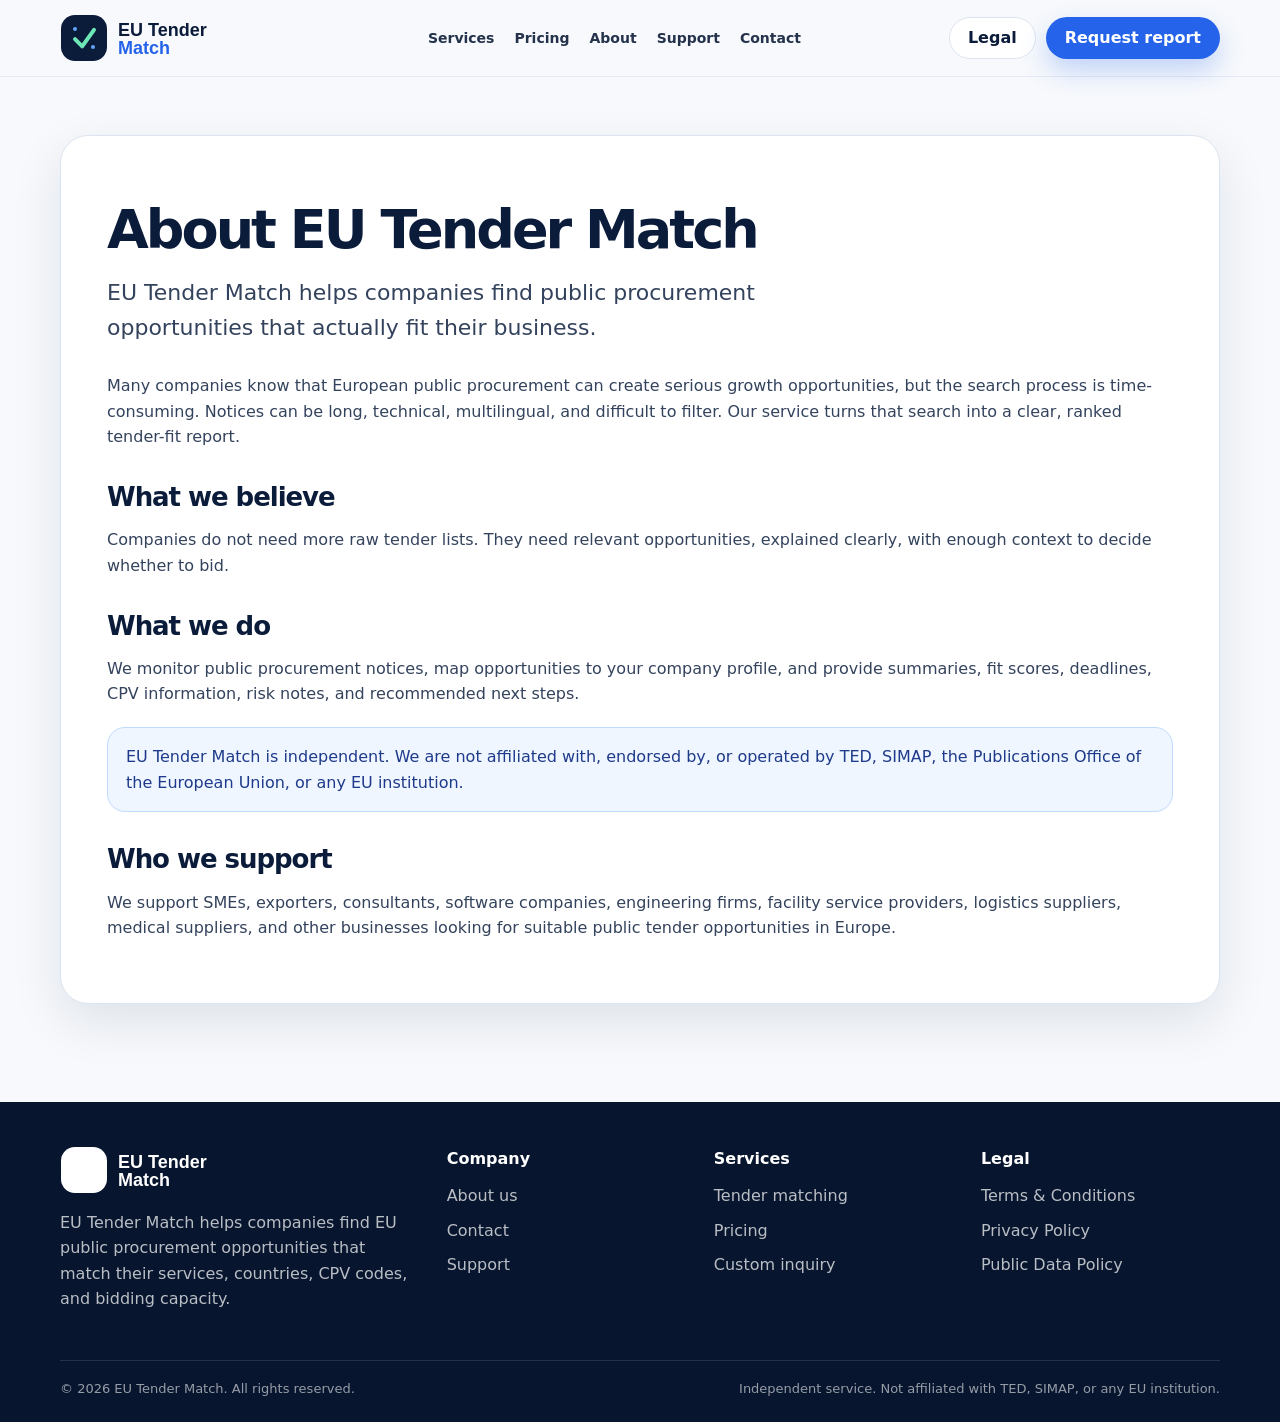
==== about.html @ a49a5446 "Add files via upload" ====
<!doctype html>
<html lang="en">
<head>
  <meta charset="utf-8">
  <meta name="viewport" content="width=device-width, initial-scale=1">
  <title>About | EU Tender Match</title>
  <meta name="description" content="Learn about EU Tender Match, an independent EU tender matching and public procurement report service.">
  <meta name="robots" content="index, follow">
  <meta property="og:title" content="About | EU Tender Match">
  <meta property="og:description" content="Learn about EU Tender Match, an independent EU tender matching and public procurement report service.">
  <meta property="og:type" content="website">
  <meta property="og:url" content="https://eutendermatch.com/about.html">
  <meta property="og:image" content="https://eutendermatch.com/assets/img/logo.svg">
  <link rel="icon" href="assets/img/logo.svg" type="image/svg+xml">
  <link rel="canonical" href="https://eutendermatch.com/about.html">
  <link rel="preconnect" href="https://fonts.gstatic.com">
  <link rel="stylesheet" href="assets/css/style.css">
  <script type="application/ld+json">
  {
    "@context": "https://schema.org",
    "@type": "Organization",
    "name": "EU Tender Match",
    "url": "https://eutendermatch.com",
    "logo": "https://eutendermatch.com/assets/img/logo.svg",
    "description": "Learn about EU Tender Match, an independent EU tender matching and public procurement report service.",
    "contactPoint": {
      "@type": "ContactPoint",
      "contactType": "customer support",
      "email": "hello@eutendermatch.com"
    }
  }
  </script>
</head>
<body>

<header class="header">
  <div class="container">
    <nav class="nav" aria-label="Main navigation">
      <a class="logo" href="index.html" aria-label="EU Tender Match home">
        <img src="assets/img/logo.svg" alt="EU Tender Match logo">
      </a>
      <button class="mobile-toggle" type="button" aria-label="Open menu">☰</button>
      <div class="nav-links">
        <a href="index.html#services">Services</a><a href="index.html#pricing">Pricing</a><a href="about.html">About</a><a href="support.html">Support</a><a href="contact.html">Contact</a>
      </div>
      <div class="nav-actions">
        <a class="btn btn-secondary" href="terms.html">Legal</a>
        <a class="btn btn-primary" href="contact.html">Request report</a>
      </div>
    </nav>
  </div>
</header>


<main class="legal-page">
  <div class="container">
    <div class="legal-card">
      <h1>About EU Tender Match</h1>
      <p class="lead">EU Tender Match helps companies find public procurement opportunities that actually fit their business.</p>
      <p>Many companies know that European public procurement can create serious growth opportunities, but the search process is time-consuming. Notices can be long, technical, multilingual, and difficult to filter. Our service turns that search into a clear, ranked tender-fit report.</p>
      <h2>What we believe</h2>
      <p>Companies do not need more raw tender lists. They need relevant opportunities, explained clearly, with enough context to decide whether to bid.</p>
      <h2>What we do</h2>
      <p>We monitor public procurement notices, map opportunities to your company profile, and provide summaries, fit scores, deadlines, CPV information, risk notes, and recommended next steps.</p>
      <div class="callout">EU Tender Match is independent. We are not affiliated with, endorsed by, or operated by TED, SIMAP, the Publications Office of the European Union, or any EU institution.</div>
      <h2>Who we support</h2>
      <p>We support SMEs, exporters, consultants, software companies, engineering firms, facility service providers, logistics suppliers, medical suppliers, and other businesses looking for suitable public tender opportunities in Europe.</p>
    </div>
  </div>
</main>


<footer class="footer">
  <div class="container">
    <div class="footer-grid">
      <div>
        <img src="assets/img/logo.svg" alt="EU Tender Match logo" style="height:48px;width:auto;filter:brightness(0) invert(1);">
        <p>EU Tender Match helps companies find EU public procurement opportunities that match their services, countries, CPV codes, and bidding capacity.</p>
      </div>
      <div>
        <h4>Company</h4>
        <div class="footer-links">
          <a href="about.html">About us</a>
          <a href="contact.html">Contact</a>
          <a href="support.html">Support</a>
        </div>
      </div>
      <div>
        <h4>Services</h4>
        <div class="footer-links">
          <a href="index.html#services">Tender matching</a>
          <a href="index.html#pricing">Pricing</a>
          <a href="contact.html">Custom inquiry</a>
        </div>
      </div>
      <div>
        <h4>Legal</h4>
        <div class="footer-links">
          <a href="terms.html">Terms & Conditions</a>
          <a href="privacy.html">Privacy Policy</a>
          <a href="data-policy.html">Public Data Policy</a>
        </div>
      </div>
    </div>
    <div class="footer-bottom">
      <span>© <span id="year">2026</span> EU Tender Match. All rights reserved.</span>
      <span>Independent service. Not affiliated with TED, SIMAP, or any EU institution.</span>
    </div>
  </div>
</footer>
<script>document.getElementById('year') && (document.getElementById('year').textContent = new Date().getFullYear())</script>
<script src="assets/js/main.js"></script>

</body>
</html>
---- assets/css/style.css ----
:root{
  --bg:#f7f9fc;
  --surface:#ffffff;
  --ink:#0b1b3a;
  --muted:#607089;
  --line:#dbe4f0;
  --brand:#2563eb;
  --brand-dark:#1d4ed8;
  --accent:#10b981;
  --accent-soft:#dcfce7;
  --blue-soft:#eaf2ff;
  --shadow:0 18px 50px rgba(11,27,58,.10);
  --radius:22px;
}
*{box-sizing:border-box}
html{scroll-behavior:smooth}
body{
  margin:0;
  font-family:Inter, ui-sans-serif, system-ui, -apple-system, BlinkMacSystemFont, "Segoe UI", Arial, sans-serif;
  background:var(--bg);
  color:var(--ink);
  line-height:1.6;
}
a{color:inherit;text-decoration:none}
img{max-width:100%;display:block}
.container{width:min(1160px, calc(100% - 36px));margin-inline:auto}
.header{
  position:sticky;top:0;z-index:50;
  backdrop-filter:blur(18px);
  background:rgba(247,249,252,.82);
  border-bottom:1px solid rgba(219,228,240,.75);
}
.nav{
  height:76px;
  display:flex;
  align-items:center;
  justify-content:space-between;
  gap:22px;
}
.logo{display:flex;align-items:center;gap:10px}
.logo img{height:48px;width:auto}
.nav-links{
  display:flex;
  align-items:center;
  gap:20px;
  color:#24324c;
  font-weight:650;
  font-size:14px;
}
.nav-links a:hover{color:var(--brand)}
.nav-actions{display:flex;align-items:center;gap:10px}
.btn{
  display:inline-flex;align-items:center;justify-content:center;gap:8px;
  padding:12px 18px;border-radius:999px;
  border:1px solid transparent;
  font-weight:800;
  line-height:1;
  cursor:pointer;
  transition:.2s ease;
}
.btn-primary{background:var(--brand);color:white;box-shadow:0 12px 26px rgba(37,99,235,.25)}
.btn-primary:hover{background:var(--brand-dark);transform:translateY(-1px)}
.btn-secondary{background:white;border-color:var(--line);color:var(--ink)}
.btn-secondary:hover{border-color:#b7c8e4;transform:translateY(-1px)}
.mobile-toggle{display:none;background:white;border:1px solid var(--line);border-radius:12px;padding:10px 12px}
.hero{
  position:relative;
  overflow:hidden;
  padding:88px 0 58px;
}
.hero:before{
  content:"";
  position:absolute;inset:-120px -80px auto auto;
  width:520px;height:520px;border-radius:50%;
  background:radial-gradient(circle, rgba(37,99,235,.20), rgba(37,99,235,0) 68%);
}
.hero:after{
  content:"";
  position:absolute;inset:auto auto -160px -120px;
  width:420px;height:420px;border-radius:50%;
  background:radial-gradient(circle, rgba(16,185,129,.18), rgba(16,185,129,0) 68%);
}
.hero-grid{
  position:relative;z-index:1;
  display:grid;
  grid-template-columns:1.03fr .97fr;
  gap:48px;
  align-items:center;
}
.eyebrow{
  display:inline-flex;align-items:center;gap:8px;
  color:#0f766e;background:#ecfdf5;border:1px solid #bbf7d0;
  border-radius:999px;padding:8px 12px;font-weight:800;font-size:13px;
}
h1{
  margin:22px 0 18px;
  font-size:clamp(42px, 6vw, 72px);
  line-height:.98;
  letter-spacing:-.055em;
}
.lead{
  font-size:clamp(18px, 2vw, 22px);
  color:var(--muted);
  max-width:670px;
  margin:0 0 28px;
}
.hero-actions{display:flex;flex-wrap:wrap;gap:12px;margin:28px 0 24px}
.trust-row{
  display:flex;flex-wrap:wrap;gap:12px;color:#53637c;font-size:14px;font-weight:650;
}
.trust-row span{
  display:inline-flex;align-items:center;gap:7px;
  background:rgba(255,255,255,.72);
  border:1px solid var(--line);
  border-radius:999px;padding:9px 12px;
}
.check{color:var(--accent);font-weight:900}
.dashboard-card{
  background:rgba(255,255,255,.86);
  border:1px solid var(--line);
  border-radius:32px;
  box-shadow:var(--shadow);
  padding:24px;
}
.score-card{
  background:linear-gradient(135deg,#0b1b3a,#143b7d);
  color:white;
  border-radius:24px;
  padding:24px;
  overflow:hidden;
}
.score-head{display:flex;align-items:start;justify-content:space-between;gap:14px}
.score{
  width:86px;height:86px;border-radius:50%;
  display:grid;place-items:center;
  background:conic-gradient(#6ee7b7 0 82%, rgba(255,255,255,.18) 82% 100%);
  font-size:24px;font-weight:900;
}
.score-inner{
  width:66px;height:66px;border-radius:50%;
  background:#0b1b3a;display:grid;place-items:center;
}
.card-title{font-size:20px;font-weight:900;margin:0}
.card-sub{margin:6px 0 0;color:rgba(255,255,255,.72)}
.notice-list{display:grid;gap:12px;margin-top:18px}
.notice{
  background:white;border:1px solid var(--line);border-radius:18px;padding:16px;
  display:grid;gap:8px;
}
.notice-top{display:flex;justify-content:space-between;gap:12px;align-items:center}
.notice strong{font-size:15px}
.badge{
  display:inline-flex;align-items:center;border-radius:999px;
  padding:5px 9px;font-size:12px;font-weight:900;
  background:var(--blue-soft);color:#1d4ed8;
}
.badge.green{background:var(--accent-soft);color:#047857}
.notice-meta{display:flex;flex-wrap:wrap;gap:8px;color:var(--muted);font-size:13px}
.section{padding:72px 0}
.section-head{max-width:760px;margin-bottom:30px}
.kicker{color:var(--brand);font-weight:900;text-transform:uppercase;font-size:13px;letter-spacing:.12em}
h2{
  font-size:clamp(32px, 4vw, 48px);
  line-height:1.05;letter-spacing:-.04em;
  margin:10px 0 12px;
}
.section-head p{color:var(--muted);font-size:18px;margin:0}
.grid-3{display:grid;grid-template-columns:repeat(3,1fr);gap:18px}
.grid-2{display:grid;grid-template-columns:repeat(2,1fr);gap:18px}
.feature,.price-card,.policy-card{
  background:var(--surface);
  border:1px solid var(--line);
  border-radius:var(--radius);
  padding:24px;
  box-shadow:0 10px 32px rgba(11,27,58,.05);
}
.icon{
  width:44px;height:44px;border-radius:15px;
  display:grid;place-items:center;
  background:var(--blue-soft);color:var(--brand);
  font-size:22px;margin-bottom:16px;
}
.feature h3,.price-card h3,.policy-card h3{margin:0 0 8px;font-size:20px;line-height:1.2}
.feature p,.policy-card p{color:var(--muted);margin:0}
.process{
  counter-reset:step;
  display:grid;grid-template-columns:repeat(4,1fr);gap:18px;
}
.step{
  position:relative;background:white;border:1px solid var(--line);border-radius:var(--radius);padding:24px;
}
.step:before{
  counter-increment:step;
  content:counter(step);
  width:38px;height:38px;border-radius:50%;
  display:grid;place-items:center;
  background:#0b1b3a;color:white;font-weight:900;
  margin-bottom:18px;
}
.step h3{margin:0 0 8px;font-size:19px}
.step p{margin:0;color:var(--muted)}
.price-card{display:flex;flex-direction:column;position:relative}
.price-card.featured{
  border-color:rgba(37,99,235,.55);
  box-shadow:0 18px 50px rgba(37,99,235,.12);
}
.price-tag{
  font-size:42px;font-weight:950;letter-spacing:-.04em;margin:12px 0 4px;
}
.price-tag small{font-size:16px;color:var(--muted);font-weight:800}
.price-card ul{
  margin:18px 0 24px;padding:0;list-style:none;display:grid;gap:10px;color:#34435d;
}
.price-card li{display:flex;gap:9px}
.price-card .btn{margin-top:auto}
.ribbon{
  position:absolute;top:18px;right:18px;background:#eff6ff;color:#1d4ed8;border:1px solid #bfdbfe;
  border-radius:999px;padding:6px 10px;font-weight:900;font-size:12px;
}
.about-box{
  background:linear-gradient(135deg,#0b1b3a,#102d63);
  color:white;border-radius:32px;padding:34px;display:grid;grid-template-columns:1.1fr .9fr;gap:28px;align-items:center;
}
.about-box p{color:rgba(255,255,255,.76);font-size:17px}
.stats{display:grid;grid-template-columns:repeat(2,1fr);gap:14px}
.stat{
  background:rgba(255,255,255,.08);border:1px solid rgba(255,255,255,.16);
  border-radius:20px;padding:18px;
}
.stat strong{display:block;font-size:30px;letter-spacing:-.03em}
.stat span{color:rgba(255,255,255,.72);font-size:14px}
.contact-wrap{display:grid;grid-template-columns:.9fr 1.1fr;gap:22px;align-items:start}
.contact-card{
  background:white;border:1px solid var(--line);border-radius:var(--radius);padding:24px;
}
.contact-list{display:grid;gap:12px;margin-top:18px}
.contact-list a,.contact-list span{
  display:flex;gap:10px;align-items:center;color:#31425e;font-weight:700;
}
form{
  display:grid;gap:14px;background:white;border:1px solid var(--line);
  border-radius:var(--radius);padding:24px;box-shadow:var(--shadow);
}
label{font-weight:850;font-size:14px}
input,select,textarea{
  width:100%;border:1px solid #cfd9e8;border-radius:14px;
  padding:13px 14px;font:inherit;background:#fff;color:var(--ink);
}
textarea{min-height:140px;resize:vertical}
.form-row{display:grid;grid-template-columns:1fr 1fr;gap:14px}
.small{font-size:13px;color:var(--muted)}
.footer{
  background:#07152e;color:white;margin-top:40px;padding:44px 0 22px;
}
.footer-grid{display:grid;grid-template-columns:1.2fr .8fr .8fr .8fr;gap:28px}
.footer p,.footer a{color:rgba(255,255,255,.72)}
.footer h4{margin:0 0 12px}
.footer-links{display:grid;gap:9px}
.footer-bottom{
  border-top:1px solid rgba(255,255,255,.12);
  margin-top:32px;padding-top:18px;
  display:flex;justify-content:space-between;gap:20px;flex-wrap:wrap;
  color:rgba(255,255,255,.58);font-size:13px;
}
.legal-page{padding:58px 0}
.legal-card{
  background:white;border:1px solid var(--line);border-radius:28px;
  padding:clamp(24px,4vw,46px);box-shadow:var(--shadow);
}
.legal-card h1{font-size:clamp(34px,5vw,54px)}
.legal-card h2{font-size:26px;margin-top:34px}
.legal-card p,.legal-card li{color:#34435d}
.legal-card a{color:var(--brand);font-weight:800}
.callout{
  border:1px solid #bfdbfe;background:#eff6ff;color:#1e3a8a;
  border-radius:18px;padding:16px 18px;margin:20px 0;
}
@media (max-width: 960px){
  .hero-grid,.about-box,.contact-wrap{grid-template-columns:1fr}
  .grid-3,.grid-2,.process,.footer-grid{grid-template-columns:1fr 1fr}
  .nav-links{display:none}
  .mobile-toggle{display:inline-flex}
  .nav.open .nav-links{
    position:absolute;display:grid;left:18px;right:18px;top:76px;
    background:white;border:1px solid var(--line);border-radius:20px;
    padding:18px;box-shadow:var(--shadow);
  }
}
@media (max-width: 640px){
  .grid-3,.grid-2,.process,.footer-grid,.stats,.form-row{grid-template-columns:1fr}
  .hero{padding-top:52px}
  .nav-actions .btn-secondary{display:none}
  .dashboard-card{padding:14px;border-radius:22px}
  .score-card{border-radius:20px}
}
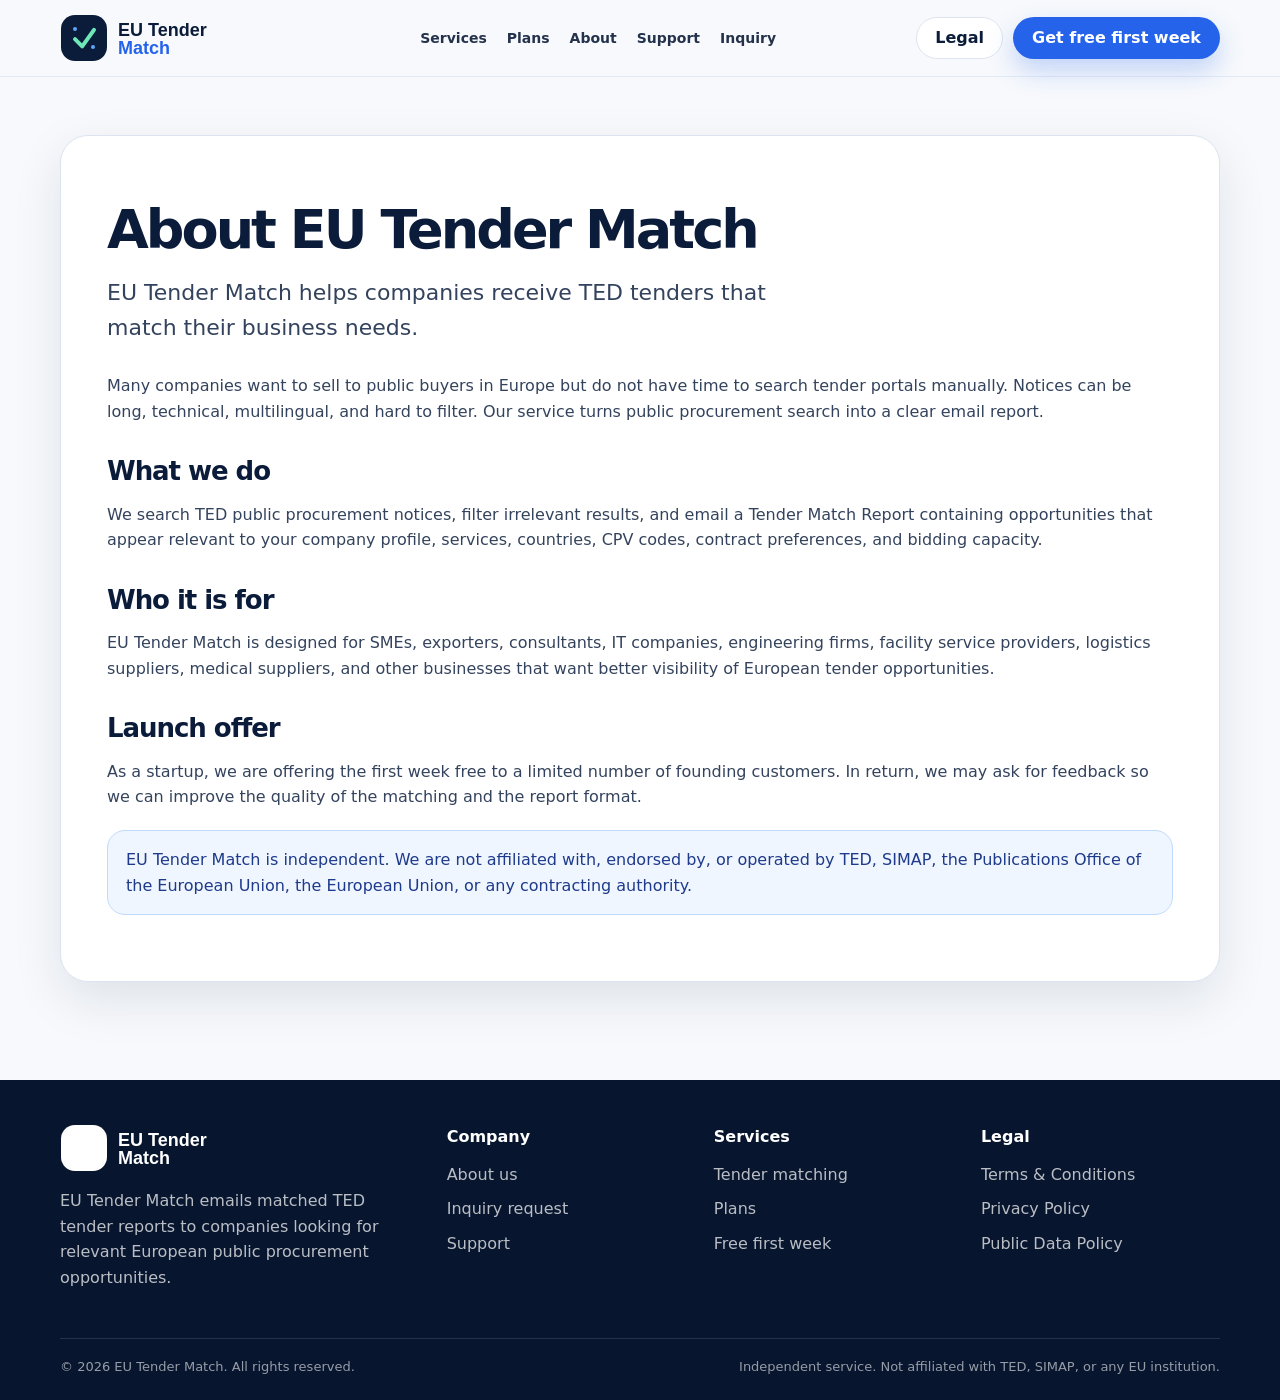
==== commit da5d323a: "Add files via upload" ====
--- a/about.html
+++ b/about.html
@@ -4,16 +4,15 @@
   <meta charset="utf-8">
   <meta name="viewport" content="width=device-width, initial-scale=1">
   <title>About | EU Tender Match</title>
-  <meta name="description" content="Learn about EU Tender Match, an independent EU tender matching and public procurement report service.">
+  <meta name="description" content="Learn about EU Tender Match, an independent service that emails matched TED tender reports to companies.">
   <meta name="robots" content="index, follow">
   <meta property="og:title" content="About | EU Tender Match">
-  <meta property="og:description" content="Learn about EU Tender Match, an independent EU tender matching and public procurement report service.">
+  <meta property="og:description" content="Learn about EU Tender Match, an independent service that emails matched TED tender reports to companies.">
   <meta property="og:type" content="website">
   <meta property="og:url" content="https://eutendermatch.com/about.html">
   <meta property="og:image" content="https://eutendermatch.com/assets/img/logo.svg">
   <link rel="icon" href="assets/img/logo.svg" type="image/svg+xml">
   <link rel="canonical" href="https://eutendermatch.com/about.html">
-  <link rel="preconnect" href="https://fonts.gstatic.com">
   <link rel="stylesheet" href="assets/css/style.css">
   <script type="application/ld+json">
   {
@@ -22,7 +21,7 @@
     "name": "EU Tender Match",
     "url": "https://eutendermatch.com",
     "logo": "https://eutendermatch.com/assets/img/logo.svg",
-    "description": "Learn about EU Tender Match, an independent EU tender matching and public procurement report service.",
+    "description": "Learn about EU Tender Match, an independent service that emails matched TED tender reports to companies.",
     "contactPoint": {
       "@type": "ContactPoint",
       "contactType": "customer support",
@@ -41,11 +40,11 @@
       </a>
       <button class="mobile-toggle" type="button" aria-label="Open menu">☰</button>
       <div class="nav-links">
-        <a href="index.html#services">Services</a><a href="index.html#pricing">Pricing</a><a href="about.html">About</a><a href="support.html">Support</a><a href="contact.html">Contact</a>
+        <a href="index.html#services">Services</a><a href="index.html#pricing">Plans</a><a href="about.html">About</a><a href="support.html">Support</a><a href="contact.html">Inquiry</a>
       </div>
       <div class="nav-actions">
         <a class="btn btn-secondary" href="terms.html">Legal</a>
-        <a class="btn btn-primary" href="contact.html">Request report</a>
+        <a class="btn btn-primary" href="contact.html">Get free first week</a>
       </div>
     </nav>
   </div>
@@ -56,15 +55,15 @@
   <div class="container">
     <div class="legal-card">
       <h1>About EU Tender Match</h1>
-      <p class="lead">EU Tender Match helps companies find public procurement opportunities that actually fit their business.</p>
-      <p>Many companies know that European public procurement can create serious growth opportunities, but the search process is time-consuming. Notices can be long, technical, multilingual, and difficult to filter. Our service turns that search into a clear, ranked tender-fit report.</p>
-      <h2>What we believe</h2>
-      <p>Companies do not need more raw tender lists. They need relevant opportunities, explained clearly, with enough context to decide whether to bid.</p>
+      <p class="lead">EU Tender Match helps companies receive TED tenders that match their business needs.</p>
+      <p>Many companies want to sell to public buyers in Europe but do not have time to search tender portals manually. Notices can be long, technical, multilingual, and hard to filter. Our service turns public procurement search into a clear email report.</p>
       <h2>What we do</h2>
-      <p>We monitor public procurement notices, map opportunities to your company profile, and provide summaries, fit scores, deadlines, CPV information, risk notes, and recommended next steps.</p>
-      <div class="callout">EU Tender Match is independent. We are not affiliated with, endorsed by, or operated by TED, SIMAP, the Publications Office of the European Union, or any EU institution.</div>
-      <h2>Who we support</h2>
-      <p>We support SMEs, exporters, consultants, software companies, engineering firms, facility service providers, logistics suppliers, medical suppliers, and other businesses looking for suitable public tender opportunities in Europe.</p>
+      <p>We search TED public procurement notices, filter irrelevant results, and email a Tender Match Report containing opportunities that appear relevant to your company profile, services, countries, CPV codes, contract preferences, and bidding capacity.</p>
+      <h2>Who it is for</h2>
+      <p>EU Tender Match is designed for SMEs, exporters, consultants, IT companies, engineering firms, facility service providers, logistics suppliers, medical suppliers, and other businesses that want better visibility of European tender opportunities.</p>
+      <h2>Launch offer</h2>
+      <p>As a startup, we are offering the first week free to a limited number of founding customers. In return, we may ask for feedback so we can improve the quality of the matching and the report format.</p>
+      <div class="callout">EU Tender Match is independent. We are not affiliated with, endorsed by, or operated by TED, SIMAP, the Publications Office of the European Union, the European Union, or any contracting authority.</div>
     </div>
   </div>
 </main>
@@ -75,13 +74,13 @@
     <div class="footer-grid">
       <div>
         <img src="assets/img/logo.svg" alt="EU Tender Match logo" style="height:48px;width:auto;filter:brightness(0) invert(1);">
-        <p>EU Tender Match helps companies find EU public procurement opportunities that match their services, countries, CPV codes, and bidding capacity.</p>
+        <p>EU Tender Match emails matched TED tender reports to companies looking for relevant European public procurement opportunities.</p>
       </div>
       <div>
         <h4>Company</h4>
         <div class="footer-links">
           <a href="about.html">About us</a>
-          <a href="contact.html">Contact</a>
+          <a href="contact.html">Inquiry request</a>
           <a href="support.html">Support</a>
         </div>
       </div>
@@ -89,8 +88,8 @@
         <h4>Services</h4>
         <div class="footer-links">
           <a href="index.html#services">Tender matching</a>
-          <a href="index.html#pricing">Pricing</a>
-          <a href="contact.html">Custom inquiry</a>
+          <a href="index.html#pricing">Plans</a>
+          <a href="contact.html">Free first week</a>
         </div>
       </div>
       <div>
--- a/assets/css/style.css
+++ b/assets/css/style.css
@@ -9,6 +9,7 @@
   --accent:#10b981;
   --accent-soft:#dcfce7;
   --blue-soft:#eaf2ff;
+  --gold:#f59e0b;
   --shadow:0 18px 50px rgba(11,27,58,.10);
   --radius:22px;
 }
@@ -57,11 +58,14 @@
   line-height:1;
   cursor:pointer;
   transition:.2s ease;
+  text-align:center;
 }
 .btn-primary{background:var(--brand);color:white;box-shadow:0 12px 26px rgba(37,99,235,.25)}
 .btn-primary:hover{background:var(--brand-dark);transform:translateY(-1px)}
 .btn-secondary{background:white;border-color:var(--line);color:var(--ink)}
 .btn-secondary:hover{border-color:#b7c8e4;transform:translateY(-1px)}
+.btn-accent{background:var(--accent);color:white;box-shadow:0 12px 26px rgba(16,185,129,.25)}
+.btn-accent:hover{background:#059669;transform:translateY(-1px)}
 .mobile-toggle{display:none;background:white;border:1px solid var(--line);border-radius:12px;padding:10px 12px}
 .hero{
   position:relative;
@@ -91,6 +95,12 @@
   display:inline-flex;align-items:center;gap:8px;
   color:#0f766e;background:#ecfdf5;border:1px solid #bbf7d0;
   border-radius:999px;padding:8px 12px;font-weight:800;font-size:13px;
+}
+.free-banner{
+  display:inline-flex;align-items:center;gap:8px;
+  color:#92400e;background:#fffbeb;border:1px solid #fde68a;
+  border-radius:999px;padding:8px 12px;font-weight:900;font-size:13px;
+  margin-left:8px;
 }
 h1{
   margin:22px 0 18px;
@@ -153,11 +163,13 @@
   display:inline-flex;align-items:center;border-radius:999px;
   padding:5px 9px;font-size:12px;font-weight:900;
   background:var(--blue-soft);color:#1d4ed8;
+  white-space:nowrap;
 }
 .badge.green{background:var(--accent-soft);color:#047857}
+.badge.gold{background:#fffbeb;color:#92400e;border:1px solid #fde68a}
 .notice-meta{display:flex;flex-wrap:wrap;gap:8px;color:var(--muted);font-size:13px}
 .section{padding:72px 0}
-.section-head{max-width:760px;margin-bottom:30px}
+.section-head{max-width:800px;margin-bottom:30px}
 .kicker{color:var(--brand);font-weight:900;text-transform:uppercase;font-size:13px;letter-spacing:.12em}
 h2{
   font-size:clamp(32px, 4vw, 48px);
@@ -229,7 +241,7 @@
 }
 .stat strong{display:block;font-size:30px;letter-spacing:-.03em}
 .stat span{color:rgba(255,255,255,.72);font-size:14px}
-.contact-wrap{display:grid;grid-template-columns:.9fr 1.1fr;gap:22px;align-items:start}
+.contact-wrap{display:grid;grid-template-columns:.82fr 1.18fr;gap:22px;align-items:start}
 .contact-card{
   background:white;border:1px solid var(--line);border-radius:var(--radius);padding:24px;
 }
@@ -246,8 +258,9 @@
   width:100%;border:1px solid #cfd9e8;border-radius:14px;
   padding:13px 14px;font:inherit;background:#fff;color:var(--ink);
 }
-textarea{min-height:140px;resize:vertical}
+textarea{min-height:120px;resize:vertical}
 .form-row{display:grid;grid-template-columns:1fr 1fr;gap:14px}
+.form-row-3{display:grid;grid-template-columns:1fr 1fr 1fr;gap:14px}
 .small{font-size:13px;color:var(--muted)}
 .footer{
   background:#07152e;color:white;margin-top:40px;padding:44px 0 22px;
@@ -269,12 +282,14 @@
 }
 .legal-card h1{font-size:clamp(34px,5vw,54px)}
 .legal-card h2{font-size:26px;margin-top:34px}
+.legal-card h3{margin-top:24px}
 .legal-card p,.legal-card li{color:#34435d}
 .legal-card a{color:var(--brand);font-weight:800}
 .callout{
   border:1px solid #bfdbfe;background:#eff6ff;color:#1e3a8a;
   border-radius:18px;padding:16px 18px;margin:20px 0;
 }
+.callout.gold{border-color:#fde68a;background:#fffbeb;color:#92400e}
 @media (max-width: 960px){
   .hero-grid,.about-box,.contact-wrap{grid-template-columns:1fr}
   .grid-3,.grid-2,.process,.footer-grid{grid-template-columns:1fr 1fr}
@@ -286,10 +301,11 @@
     padding:18px;box-shadow:var(--shadow);
   }
 }
-@media (max-width: 640px){
-  .grid-3,.grid-2,.process,.footer-grid,.stats,.form-row{grid-template-columns:1fr}
+@media (max-width: 740px){
+  .grid-3,.grid-2,.process,.footer-grid,.stats,.form-row,.form-row-3{grid-template-columns:1fr}
   .hero{padding-top:52px}
   .nav-actions .btn-secondary{display:none}
   .dashboard-card{padding:14px;border-radius:22px}
   .score-card{border-radius:20px}
+  .free-banner{margin-left:0;margin-top:8px}
 }
